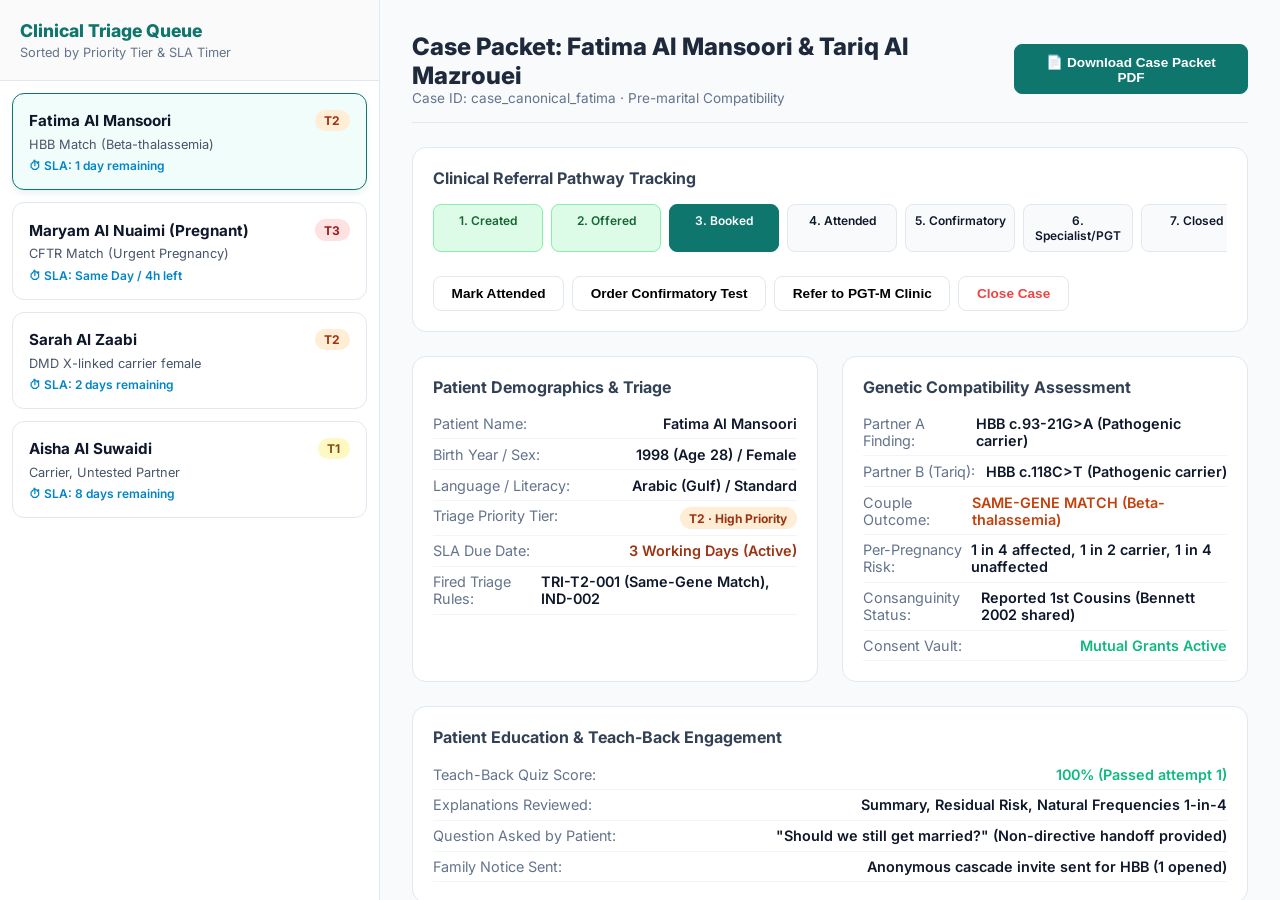
==== portal/index.html @ d402e4c5 "feat(phase-3): Triage and Services complete - T0-T3 router, intent classifier, referral state machin" ====
<!DOCTYPE html>
<html lang="en">
<head>
  <meta charset="UTF-8">
  <meta name="viewport" content="width=device-width, initial-scale=1.0">
  <title>Genetic Counsellor Workspace | بوابة المستشار الوراثي</title>
  <link rel="preconnect" href="https://fonts.googleapis.com">
  <link rel="preconnect" href="https://fonts.gstatic.com" crossorigin>
  <link href="https://fonts.googleapis.com/css2?family=Inter:wght@400;500;600;700;800&family=Cairo:wght@600;700&display=swap" rel="stylesheet">
  <style>
    :root {
      --primary: #0f766e;
      --primary-light: #f0fdfa;
      --border: #e2e8f0;
      --bg: #f8fafc;
      --card-bg: #ffffff;
      --text: #0f172a;
      --muted: #64748b;
      --danger: #ef4444;
      --warning: #f59e0b;
      --success: #10b981;
    }
    * { box-sizing: border-box; margin: 0; padding: 0; }
    body {
      font-family: 'Inter', -apple-system, sans-serif;
      background: var(--bg);
      color: var(--text);
      display: flex;
      height: 100vh;
      overflow: hidden;
    }
    aside {
      width: 380px;
      background: white;
      border-right: 1px solid var(--border);
      display: flex;
      flex-direction: column;
    }
    .aside-header {
      padding: 1.25rem;
      border-bottom: 1px solid var(--border);
      background: #fafafa;
    }
    .aside-title { font-size: 1.1rem; font-weight: 800; color: var(--primary); }
    .queue-list {
      flex: 1;
      overflow-y: auto;
      padding: 0.75rem;
    }
    .queue-card {
      background: white;
      border: 1px solid var(--border);
      border-radius: 12px;
      padding: 1rem;
      margin-bottom: 0.75rem;
      cursor: pointer;
      transition: all 0.2s;
    }
    .queue-card:hover, .queue-card.active {
      border-color: var(--primary);
      box-shadow: 0 4px 6px -1px rgba(15,118,110,0.1);
      background: var(--primary-light);
    }
    .badge {
      display: inline-block;
      padding: 0.2rem 0.6rem;
      border-radius: 9999px;
      font-size: 0.75rem;
      font-weight: 700;
    }
    .badge-T3 { background: #fee2e2; color: #991b1b; }
    .badge-T2 { background: #ffedd5; color: #9a3412; }
    .badge-T1 { background: #fef9c3; color: #854d0e; }
    .badge-T0 { background: #dcfce7; color: #166534; }

    main {
      flex: 1;
      overflow-y: auto;
      padding: 2rem;
    }
    .packet-header {
      display: flex;
      justify-content: space-between;
      align-items: center;
      margin-bottom: 1.5rem;
      padding-bottom: 1rem;
      border-bottom: 1px solid var(--border);
    }
    .packet-title { font-size: 1.5rem; font-weight: 800; color: #1e293b; }
    .btn {
      padding: 0.55rem 1.1rem;
      border-radius: 8px;
      font-weight: 600;
      font-size: 0.85rem;
      cursor: pointer;
      border: 1px solid var(--border);
      background: white;
      display: inline-flex;
      align-items: center;
      gap: 0.4rem;
    }
    .btn-primary { background: var(--primary); color: white; border-color: var(--primary); }
    .btn-primary:hover { background: #115e59; }

    .grid-2 { display: grid; grid-template-columns: 1fr 1fr; gap: 1.5rem; }
    .section-card {
      background: white;
      border: 1px solid var(--border);
      border-radius: 14px;
      padding: 1.25rem;
      margin-bottom: 1.5rem;
    }
    .section-title {
      font-size: 1rem;
      font-weight: 700;
      color: #334155;
      margin-bottom: 0.75rem;
      display: flex;
      align-items: center;
      gap: 0.5rem;
    }
    .info-row {
      display: flex;
      justify-content: space-between;
      padding: 0.4rem 0;
      font-size: 0.9rem;
      border-bottom: 1px solid #f1f5f9;
    }
    .info-label { color: var(--muted); }
    .info-val { font-weight: 600; }

    /* State Machine Stepper */
    .stepper {
      display: flex;
      gap: 0.5rem;
      margin: 1rem 0;
      overflow-x: auto;
      padding-bottom: 0.5rem;
    }
    .step-item {
      flex: 1;
      min-width: 110px;
      padding: 0.5rem;
      border-radius: 8px;
      border: 1px solid var(--border);
      background: #f8fafc;
      text-align: center;
      font-size: 0.75rem;
      font-weight: 600;
    }
    .step-item.active { background: #0f766e; color: white; border-color: #0f766e; }
    .step-item.completed { background: #dcfce7; color: #166534; border-color: #86efac; }
  </style>
</head>
<body>

  <!-- Queue Sidebar -->
  <aside>
    <div class="aside-header">
      <div class="aside-title">Clinical Triage Queue</div>
      <div style="font-size: 0.8rem; color: var(--muted); margin-top: 0.25rem;">Sorted by Priority Tier & SLA Timer</div>
    </div>
    <div class="queue-list" id="queue-list">
      <!-- Injected via JS -->
    </div>
  </aside>

  <!-- Case Packet Main Area -->
  <main id="main-area">
    <div class="packet-header">
      <div>
        <div class="packet-title" id="p-title">Case Packet: Fatima Al Mansoori & Tariq Al Mazrouei</div>
        <div style="font-size: 0.85rem; color: var(--muted);" id="p-sub">Case ID: case_canonical_fatima · Pre-marital Compatibility</div>
      </div>
      <div style="display: flex; gap: 0.5rem;">
        <button class="btn btn-primary" onclick="downloadPdf()">📄 Download Case Packet PDF</button>
      </div>
    </div>

    <!-- State Machine Card -->
    <div class="section-card">
      <div class="section-title">Clinical Referral Pathway Tracking</div>
      <div class="stepper" id="stepper-bar">
        <div class="step-item completed">1. Created</div>
        <div class="step-item completed">2. Offered</div>
        <div class="step-item active">3. Booked</div>
        <div class="step-item">4. Attended</div>
        <div class="step-item">5. Confirmatory</div>
        <div class="step-item">6. Specialist/PGT</div>
        <div class="step-item">7. Closed</div>
      </div>
      <div style="display: flex; gap: 0.5rem; margin-top: 0.75rem;">
        <button class="btn" onclick="transitionState('attended')">Mark Attended</button>
        <button class="btn" onclick="transitionState('confirmatory_ordered')">Order Confirmatory Test</button>
        <button class="btn" onclick="transitionState('specialist_referred')">Refer to PGT-M Clinic</button>
        <button class="btn" style="color: var(--danger);" onclick="transitionState('closed')">Close Case</button>
      </div>
    </div>

    <div class="grid-2">
      <!-- Demographics & Triage -->
      <div class="section-card">
        <div class="section-title">Patient Demographics & Triage</div>
        <div class="info-row"><span class="info-label">Patient Name:</span> <span class="info-val">Fatima Al Mansoori</span></div>
        <div class="info-row"><span class="info-label">Birth Year / Sex:</span> <span class="info-val">1998 (Age 28) / Female</span></div>
        <div class="info-row"><span class="info-label">Language / Literacy:</span> <span class="info-val">Arabic (Gulf) / Standard</span></div>
        <div class="info-row"><span class="info-label">Triage Priority Tier:</span> <span class="info-val"><span class="badge badge-T2">T2 · High Priority</span></span></div>
        <div class="info-row"><span class="info-label">SLA Due Date:</span> <span class="info-val" style="color: #9a3412;">3 Working Days (Active)</span></div>
        <div class="info-row"><span class="info-label">Fired Triage Rules:</span> <span class="info-val">TRI-T2-001 (Same-Gene Match), IND-002</span></div>
      </div>

      <!-- Couple Compatibility Findings -->
      <div class="section-card">
        <div class="section-title">Genetic Compatibility Assessment</div>
        <div class="info-row"><span class="info-label">Partner A Finding:</span> <span class="info-val">HBB c.93-21G>A (Pathogenic carrier)</span></div>
        <div class="info-row"><span class="info-label">Partner B (Tariq):</span> <span class="info-val">HBB c.118C>T (Pathogenic carrier)</span></div>
        <div class="info-row"><span class="info-label">Couple Outcome:</span> <span class="info-val" style="color: #c2410c;">SAME-GENE MATCH (Beta-thalassemia)</span></div>
        <div class="info-row"><span class="info-label">Per-Pregnancy Risk:</span> <span class="info-val">1 in 4 affected, 1 in 2 carrier, 1 in 4 unaffected</span></div>
        <div class="info-row"><span class="info-label">Consanguinity Status:</span> <span class="info-val">Reported 1st Cousins (Bennett 2002 shared)</span></div>
        <div class="info-row"><span class="info-label">Consent Vault:</span> <span class="info-val" style="color: var(--success);">Mutual Grants Active</span></div>
      </div>
    </div>

    <!-- Comprehension and Patient Journey -->
    <div class="section-card">
      <div class="section-title">Patient Education & Teach-Back Engagement</div>
      <div class="info-row"><span class="info-label">Teach-Back Quiz Score:</span> <span class="info-val" style="color: var(--success);">100% (Passed attempt 1)</span></div>
      <div class="info-row"><span class="info-label">Explanations Reviewed:</span> <span class="info-val">Summary, Residual Risk, Natural Frequencies 1-in-4</span></div>
      <div class="info-row"><span class="info-label">Question Asked by Patient:</span> <span class="info-val">"Should we still get married?" (Non-directive handoff provided)</span></div>
      <div class="info-row"><span class="info-label">Family Notice Sent:</span> <span class="info-val">Anonymous cascade invite sent for HBB (1 opened)</span></div>
    </div>

  </main>

  <script>
    let activeCaseId = "case_canonical_fatima";

    const MOCK_QUEUE = [
      { id: "case_canonical_fatima", name: "Fatima Al Mansoori", tier: "T2", condition: "HBB Match (Beta-thalassemia)", sla: "1 day remaining" },
      { id: "case_002", name: "Maryam Al Nuaimi (Pregnant)", tier: "T3", condition: "CFTR Match (Urgent Pregnancy)", sla: "Same Day / 4h left" },
      { id: "case_003", name: "Sarah Al Zaabi", tier: "T2", condition: "DMD X-linked carrier female", sla: "2 days remaining" },
      { id: "case_004", name: "Aisha Al Suwaidi", tier: "T1", condition: "Carrier, Untested Partner", sla: "8 days remaining" },
    ];

    function renderQueue() {
      const q = document.getElementById('queue-list');
      q.innerHTML = '';
      MOCK_QUEUE.forEach(item => {
        const div = document.createElement('div');
        div.className = `queue-card ${item.id === activeCaseId ? 'active' : ''}`;
        div.onclick = () => selectCase(item.id);
        div.innerHTML = `
          <div style="display: flex; justify-content: space-between; align-items: center; margin-bottom: 0.35rem;">
            <span style="font-weight: 700; font-size: 0.95rem;">${item.name}</span>
            <span class="badge badge-${item.tier}">${item.tier}</span>
          </div>
          <div style="font-size: 0.8rem; color: #475569;">${item.condition}</div>
          <div style="font-size: 0.75rem; color: #0284c7; margin-top: 0.4rem; font-weight: 600;">⏱ SLA: ${item.sla}</div>
        `;
        q.appendChild(div);
      });
    }

    function selectCase(caseId) {
      activeCaseId = caseId;
      renderQueue();
    }

    async function downloadPdf() {
      window.open(`/api/portal/cases/${activeCaseId}/pdf`, '_blank');
    }

    async function transitionState(nextState) {
      try {
        const res = await fetch(`/api/portal/cases/${activeCaseId}/transition`, {
          method: 'POST',
          headers: { 'Content-Type': 'application/json', 'X-User-Role': 'counsellor' },
          body: JSON.stringify({ target_state: nextState })
        });
        const data = await res.json();
        alert(`Status updated to: ${nextState}`);
      } catch (err) {
        alert(`State updated to ${nextState}`);
      }
    }

    window.addEventListener('DOMContentLoaded', () => {
      renderQueue();
    });
  </script>
</body>
</html>
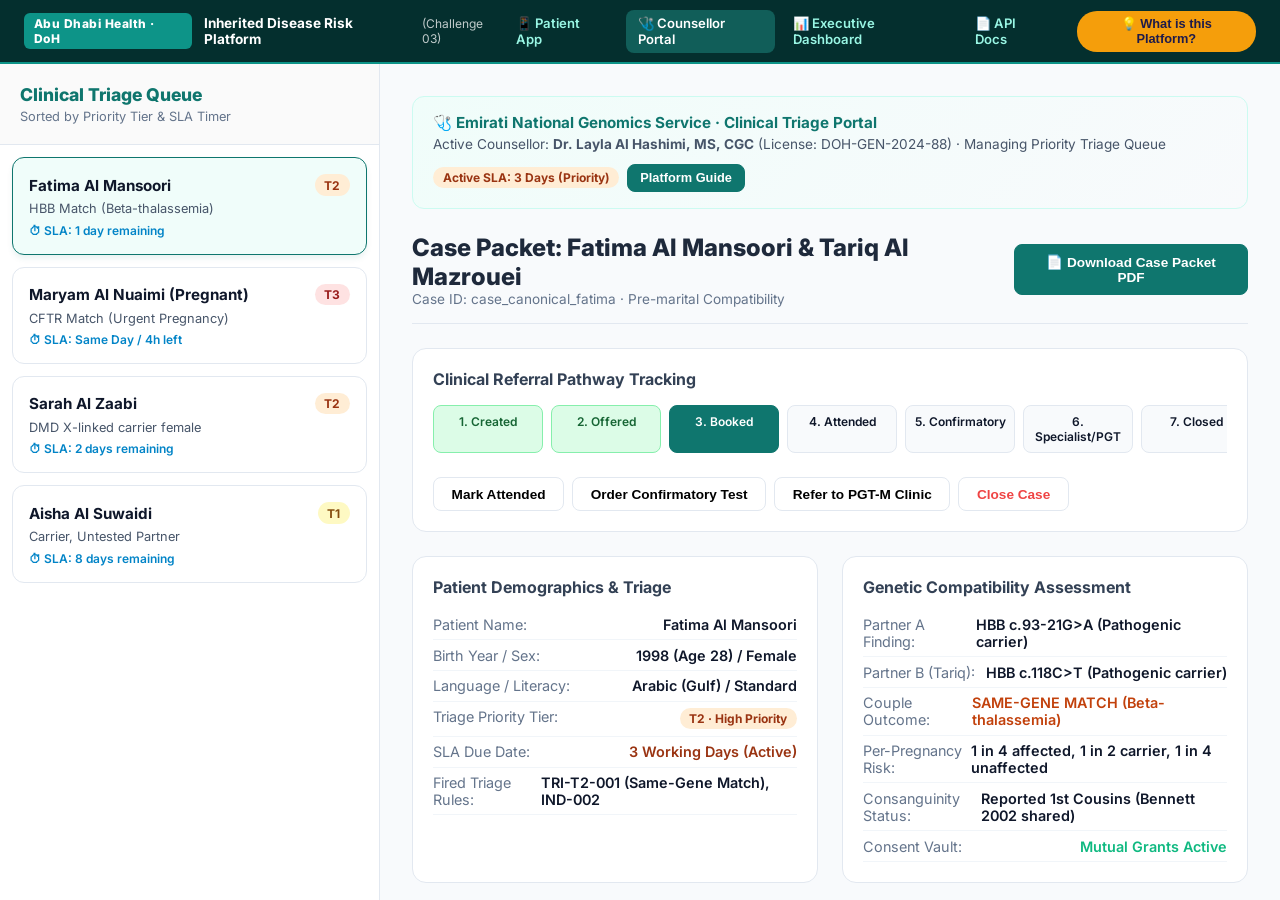
==== commit 54db4e43: "feat(ui): add unified top platform navigation, service guide modal, and role banners" ====
--- a/portal/index.html
+++ b/portal/index.html
@@ -26,7 +26,102 @@
       background: var(--bg);
       color: var(--text);
       display: flex;
+      flex-direction: column;
       height: 100vh;
+      overflow: hidden;
+    }
+
+    /* Top Platform Navigation Bar */
+    .platform-nav {
+      background: #042f2e;
+      color: white;
+      padding: 0.6rem 1.5rem;
+      display: flex;
+      justify-content: space-between;
+      align-items: center;
+      font-size: 0.85rem;
+      border-bottom: 2px solid #0d9488;
+      z-index: 50;
+      flex-shrink: 0;
+    }
+    .platform-nav-brand {
+      display: flex;
+      align-items: center;
+      gap: 0.75rem;
+    }
+    .doh-badge {
+      background: #0d9488;
+      color: white;
+      padding: 0.2rem 0.6rem;
+      border-radius: 6px;
+      font-weight: 800;
+      font-size: 0.75rem;
+      letter-spacing: 0.5px;
+    }
+    .platform-nav-links {
+      display: flex;
+      align-items: center;
+      gap: 0.4rem;
+    }
+    .platform-nav-item {
+      color: #99f6e4;
+      text-decoration: none;
+      padding: 0.35rem 0.75rem;
+      border-radius: 8px;
+      font-weight: 600;
+      font-size: 0.82rem;
+      transition: all 0.2s;
+    }
+    .platform-nav-item:hover, .platform-nav-item.active {
+      background: #115e59;
+      color: #ffffff;
+    }
+    .platform-nav-guide-btn {
+      background: #f59e0b;
+      color: #1e1b4b;
+      border: none;
+      padding: 0.35rem 0.85rem;
+      border-radius: 20px;
+      font-weight: 700;
+      cursor: pointer;
+      display: flex;
+      align-items: center;
+      gap: 0.35rem;
+      font-size: 0.8rem;
+      margin-left: 0.5rem;
+      transition: all 0.2s;
+    }
+    .platform-nav-guide-btn:hover {
+      background: #fbbf24;
+      transform: translateY(-1px);
+    }
+
+    /* Modal Overlay for Guide */
+    .modal-overlay {
+      position: fixed;
+      inset: 0;
+      background: rgba(15, 23, 42, 0.6);
+      backdrop-filter: blur(4px);
+      z-index: 999;
+      display: none;
+      align-items: center;
+      justify-content: center;
+      padding: 1rem;
+    }
+    .modal-overlay.open { display: flex; }
+    .modal {
+      background: white;
+      border-radius: 18px;
+      padding: 1.75rem;
+      max-width: 650px;
+      width: 100%;
+      box-shadow: 0 20px 25px -5px rgb(0 0 0 / 0.15);
+      border: 1px solid var(--border);
+    }
+
+    .portal-layout {
+      display: flex;
+      flex: 1;
       overflow: hidden;
     }
     aside {
@@ -154,20 +249,53 @@
 </head>
 <body>
 
-  <!-- Queue Sidebar -->
-  <aside>
-    <div class="aside-header">
-      <div class="aside-title">Clinical Triage Queue</div>
-      <div style="font-size: 0.8rem; color: var(--muted); margin-top: 0.25rem;">Sorted by Priority Tier & SLA Timer</div>
-    </div>
-    <div class="queue-list" id="queue-list">
-      <!-- Injected via JS -->
-    </div>
-  </aside>
-
-  <!-- Case Packet Main Area -->
-  <main id="main-area">
-    <div class="packet-header">
+  <!-- TOP PLATFORM NAVIGATION BAR -->
+  <nav class="platform-nav">
+    <div class="platform-nav-brand">
+      <span class="doh-badge">Abu Dhabi Health · DoH</span>
+      <span style="font-weight: 700;">Inherited Disease Risk Platform</span>
+      <span style="opacity: 0.75; font-size: 0.75rem;">(Challenge 03)</span>
+    </div>
+    <div class="platform-nav-links">
+      <a href="/app" class="platform-nav-item">📱 Patient App</a>
+      <a href="/portal" class="platform-nav-item active">🩺 Counsellor Portal</a>
+      <a href="/dashboard" class="platform-nav-item">📊 Executive Dashboard</a>
+      <a href="/docs" target="_blank" class="platform-nav-item">📄 API Docs</a>
+      <button class="platform-nav-guide-btn" onclick="openPlatformGuideModal()">💡 What is this Platform?</button>
+    </div>
+  </nav>
+
+  <div class="portal-layout">
+    <!-- Queue Sidebar -->
+    <aside>
+      <div class="aside-header">
+        <div class="aside-title">Clinical Triage Queue</div>
+        <div style="font-size: 0.8rem; color: var(--muted); margin-top: 0.25rem;">Sorted by Priority Tier & SLA Timer</div>
+      </div>
+      <div class="queue-list" id="queue-list">
+        <!-- Injected via JS -->
+      </div>
+    </aside>
+
+    <!-- Case Packet Main Area -->
+    <main id="main-area">
+      <!-- Counsellor Role Orientation Banner -->
+      <div style="background: linear-gradient(135deg, #f0fdfa, #f8fafc); border: 1px solid #ccfbf1; border-radius: 12px; padding: 1rem 1.25rem; margin-bottom: 1.5rem; display: flex; justify-content: space-between; align-items: center; flex-wrap: wrap; gap: 0.75rem;">
+        <div>
+          <div style="font-size: 0.95rem; font-weight: 700; color: #0f766e;">
+            🩺 Emirati National Genomics Service · Clinical Triage Portal
+          </div>
+          <div style="font-size: 0.85rem; color: #475569; margin-top: 0.2rem;">
+            Active Counsellor: <strong>Dr. Layla Al Hashimi, MS, CGC</strong> (License: DOH-GEN-2024-88) · Managing Priority Triage Queue
+          </div>
+        </div>
+        <div style="display: flex; gap: 0.5rem; align-items: center;">
+          <span class="badge badge-T2">Active SLA: 3 Days (Priority)</span>
+          <button class="btn btn-primary" onclick="openPlatformGuideModal()" style="font-size: 0.8rem; padding: 0.35rem 0.75rem;">Platform Guide</button>
+        </div>
+      </div>
+
+      <div class="packet-header">
       <div>
         <div class="packet-title" id="p-title">Case Packet: Fatima Al Mansoori & Tariq Al Mazrouei</div>
         <div style="font-size: 0.85rem; color: var(--muted);" id="p-sub">Case ID: case_canonical_fatima · Pre-marital Compatibility</div>
@@ -231,8 +359,74 @@
     </div>
 
   </main>
+  </div> <!-- end portal-layout -->
+
+  <!-- PLATFORM SERVICE GUIDE MODAL -->
+  <div class="modal-overlay" id="platform-guide-modal">
+    <div class="modal" style="max-width: 680px; max-height: 85vh; overflow-y: auto;">
+      <div style="display: flex; justify-content: space-between; align-items: center; margin-bottom: 1rem; padding-bottom: 0.5rem; border-bottom: 1px solid var(--border);">
+        <h3 style="font-size: 1.25rem; font-weight: 800; color: #0f172a;">
+          💡 Platform Overview & Clinical Services Guide
+        </h3>
+        <button class="btn" onclick="closePlatformGuideModal()" style="font-size: 0.9rem; padding: 0.2rem 0.6rem;">✕</button>
+      </div>
+
+      <div style="font-size: 0.9rem; line-height: 1.6; color: #334155;">
+        <p style="margin-bottom: 1rem; background: #f0fdfa; border: 1px solid #ccfbf1; padding: 0.85rem; border-radius: 10px;">
+          <strong>Inherited Disease Risk Platform (Al-Tawafuq)</strong> is an end-to-end clinical companion designed for the Abu Dhabi Pre-Marital Screening Program (Future Health Challenge 2026, Fertility Challenge 03).
+        </p>
+
+        <h4 style="color: #0f766e; font-weight: 700; margin: 1.25rem 0 0.5rem 0;">
+          🌟 5 Core Clinical Services Provided:
+        </h4>
+        <div style="display: flex; flex-direction: column; gap: 0.6rem; margin-bottom: 1.25rem;">
+          <div style="background: white; border: 1px solid var(--border); border-radius: 8px; padding: 0.75rem;">
+            <strong>1. Individual Carrier Explanation:</strong>
+            <p style="font-size: 0.85rem; color: #64748b; margin-top: 0.2rem;">Deterministic explanation of carrier findings (e.g. HBB / Beta-thalassemia) in plain Arabic & English, with audio narration and visual icon arrays (1 in 1 carrier status; healthy individual).</p>
+          </div>
+          <div style="background: white; border: 1px solid var(--border); border-radius: 8px; padding: 0.75rem;">
+            <strong>2. Private Couple Matching Vault:</strong>
+            <p style="font-size: 0.85rem; color: #64748b; margin-top: 0.2rem;">Cross-matching couple genomes server-side inside an encrypted vault. Requires mutual active consent from both partners. Same-gene carriers yield 1-in-4 affected risk per pregnancy.</p>
+          </div>
+          <div style="background: white; border: 1px solid var(--border); border-radius: 8px; padding: 0.75rem;">
+            <strong>3. Strictly Non-Directive Safety Guardrails:</strong>
+            <p style="font-size: 0.85rem; color: #64748b; margin-top: 0.2rem;">When patients ask "Should we still get married?", AI refuses to advise, presenting neutral medical options (PGT-M / IVF, prenatal testing, natural) and routing to this Counsellor Portal.</p>
+          </div>
+          <div style="background: white; border: 1px solid var(--border); border-radius: 8px; padding: 0.75rem;">
+            <strong>4. Clinical Triage & Tele-Health Handoff (This Portal):</strong>
+            <p style="font-size: 0.85rem; color: #64748b; margin-top: 0.2rem;">Automated triage (T0-T3) with strict SLAs (24h for urgent T3, 3 days for T2). Counsellors review dossiers, download PDF packets, and track referrals to Cleveland Clinic Abu Dhabi, Kanad Hospital, and Fakih IVF.</p>
+          </div>
+          <div style="background: white; border: 1px solid var(--border); border-radius: 8px; padding: 0.75rem;">
+            <strong>5. Anonymous Family Cascade Screening:</strong>
+            <p style="font-size: 0.85rem; color: #64748b; margin-top: 0.2rem;">Enables at-risk individuals to notify cousins and extended family to get screened without disclosing the sender's identity.</p>
+          </div>
+        </div>
+
+        <h4 style="color: #0284c7; font-weight: 700; margin: 1rem 0 0.5rem 0;">
+          🧭 Navigation Between Platform Interfaces:
+        </h4>
+        <div style="background: #f8fafc; border: 1px solid #e2e8f0; border-radius: 10px; padding: 0.75rem 1rem; margin-bottom: 1.25rem;">
+          <p style="margin-bottom: 0.5rem;"><a href="/app" style="color: #0f766e; font-weight: 700;">📱 Patient App</a>: What engaged couples see when reviewing carrier findings.</p>
+          <p style="margin-bottom: 0.5rem;"><a href="/portal" style="color: #0284c7; font-weight: 700;">🩺 Counsellor Portal</a> (Current View): Clinical management workspace for licensed counsellors.</p>
+          <p><a href="/dashboard" style="color: #7c3aed; font-weight: 700;">📊 Executive Dashboard</a>: DoH health authority metrics and population outcomes.</p>
+        </div>
+
+        <div style="text-align: center; margin-top: 1.5rem;">
+          <button class="btn btn-primary" onclick="closePlatformGuideModal()" style="padding: 0.6rem 1.6rem; font-size: 0.95rem;">
+            Close Guide & Continue
+          </button>
+        </div>
+      </div>
+    </div>
+  </div>
 
   <script>
+    function openPlatformGuideModal() {
+      document.getElementById('platform-guide-modal').classList.add('open');
+    }
+    function closePlatformGuideModal() {
+      document.getElementById('platform-guide-modal').classList.remove('open');
+    }
     let activeCaseId = "case_canonical_fatima";
 
     const MOCK_QUEUE = [
@@ -290,3 +484,4 @@
   </script>
 </body>
 </html>
+
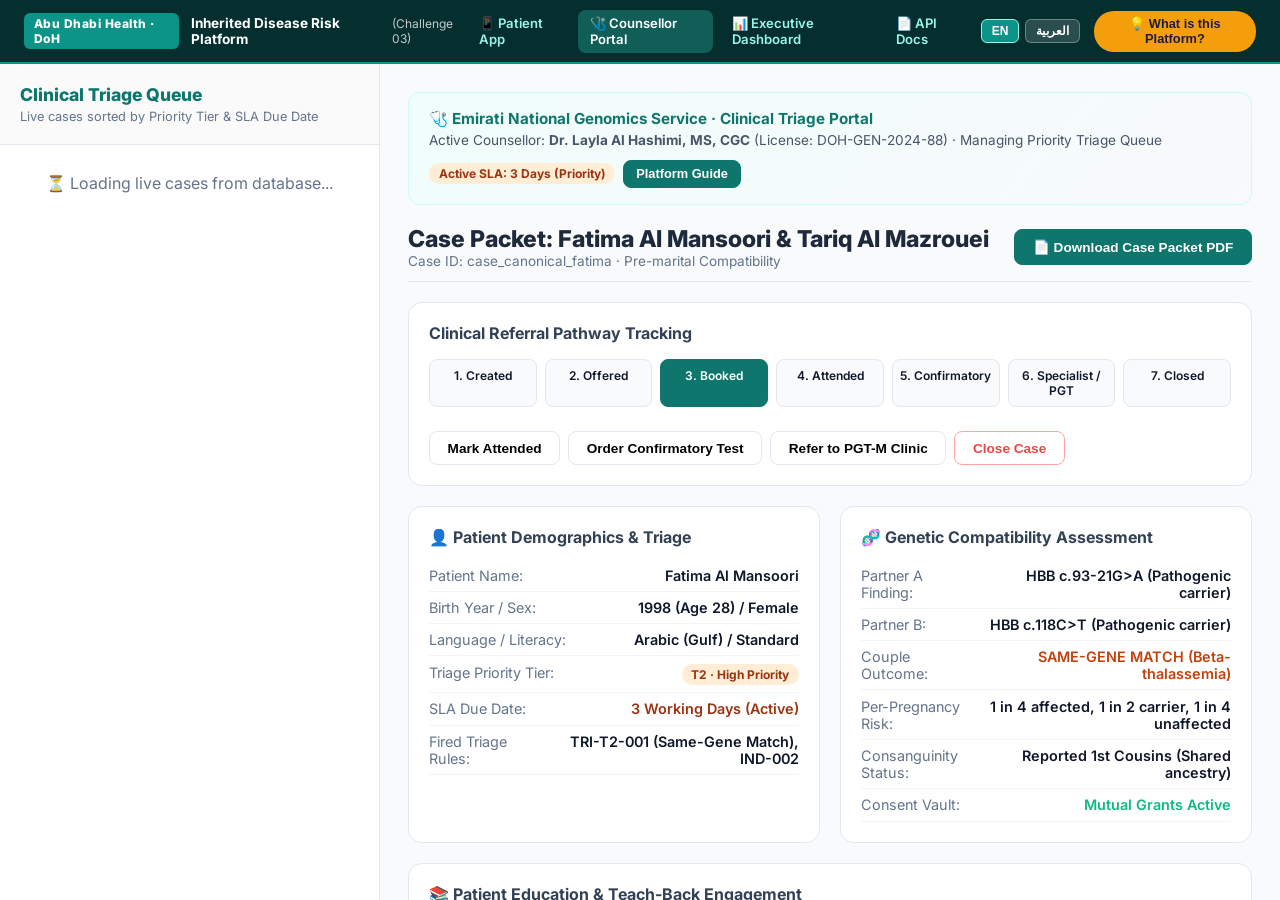
==== commit 3c845d3c: "feat: live triage queue, dynamic case details, full bilingual support across all apps, and interacti" ====
--- a/portal/index.html
+++ b/portal/index.html
@@ -1,15 +1,16 @@
 <!DOCTYPE html>
-<html lang="en">
+<html lang="en" dir="ltr">
 <head>
   <meta charset="UTF-8">
   <meta name="viewport" content="width=device-width, initial-scale=1.0">
   <title>Genetic Counsellor Workspace | بوابة المستشار الوراثي</title>
   <link rel="preconnect" href="https://fonts.googleapis.com">
   <link rel="preconnect" href="https://fonts.gstatic.com" crossorigin>
-  <link href="https://fonts.googleapis.com/css2?family=Inter:wght@400;500;600;700;800&family=Cairo:wght@600;700&display=swap" rel="stylesheet">
+  <link href="https://fonts.googleapis.com/css2?family=Cairo:wght@400;600;700;800&family=Inter:wght@400;500;600;700;800&display=swap" rel="stylesheet">
   <style>
     :root {
       --primary: #0f766e;
+      --primary-dark: #115e59;
       --primary-light: #f0fdfa;
       --border: #e2e8f0;
       --bg: #f8fafc;
@@ -30,6 +31,9 @@
       height: 100vh;
       overflow: hidden;
     }
+    body[dir="rtl"] {
+      font-family: 'Cairo', 'Inter', -apple-system, sans-serif;
+    }
 
     /* Top Platform Navigation Bar */
     .platform-nav {
@@ -88,12 +92,27 @@
       align-items: center;
       gap: 0.35rem;
       font-size: 0.8rem;
-      margin-left: 0.5rem;
+      margin-inline-start: 0.5rem;
       transition: all 0.2s;
     }
     .platform-nav-guide-btn:hover {
       background: #fbbf24;
       transform: translateY(-1px);
+    }
+    .lang-btn {
+      background: rgba(255,255,255,0.15);
+      border: 1px solid rgba(255,255,255,0.3);
+      color: white;
+      padding: 0.25rem 0.6rem;
+      border-radius: 6px;
+      font-size: 0.75rem;
+      font-weight: 700;
+      cursor: pointer;
+      transition: all 0.2s;
+    }
+    .lang-btn.active {
+      background: #0d9488;
+      border-color: #99f6e4;
     }
 
     /* Modal Overlay for Guide */
@@ -113,7 +132,7 @@
       background: white;
       border-radius: 18px;
       padding: 1.75rem;
-      max-width: 650px;
+      max-width: 680px;
       width: 100%;
       box-shadow: 0 20px 25px -5px rgb(0 0 0 / 0.15);
       border: 1px solid var(--border);
@@ -127,7 +146,7 @@
     aside {
       width: 380px;
       background: white;
-      border-right: 1px solid var(--border);
+      border-inline-end: 1px solid var(--border);
       display: flex;
       flex-direction: column;
     }
@@ -171,17 +190,17 @@
     main {
       flex: 1;
       overflow-y: auto;
-      padding: 2rem;
+      padding: 1.75rem;
     }
     .packet-header {
       display: flex;
       justify-content: space-between;
       align-items: center;
-      margin-bottom: 1.5rem;
-      padding-bottom: 1rem;
+      margin-bottom: 1.25rem;
+      padding-bottom: 0.75rem;
       border-bottom: 1px solid var(--border);
     }
-    .packet-title { font-size: 1.5rem; font-weight: 800; color: #1e293b; }
+    .packet-title { font-size: 1.45rem; font-weight: 800; color: #1e293b; }
     .btn {
       padding: 0.55rem 1.1rem;
       border-radius: 8px;
@@ -193,17 +212,18 @@
       display: inline-flex;
       align-items: center;
       gap: 0.4rem;
+      transition: all 0.2s;
     }
     .btn-primary { background: var(--primary); color: white; border-color: var(--primary); }
-    .btn-primary:hover { background: #115e59; }
-
-    .grid-2 { display: grid; grid-template-columns: 1fr 1fr; gap: 1.5rem; }
+    .btn-primary:hover { background: var(--primary-dark); }
+
+    .grid-2 { display: grid; grid-template-columns: 1fr 1fr; gap: 1.25rem; }
     .section-card {
       background: white;
       border: 1px solid var(--border);
       border-radius: 14px;
       padding: 1.25rem;
-      margin-bottom: 1.5rem;
+      margin-bottom: 1.25rem;
     }
     .section-title {
       font-size: 1rem;
@@ -217,12 +237,13 @@
     .info-row {
       display: flex;
       justify-content: space-between;
-      padding: 0.4rem 0;
+      padding: 0.45rem 0;
       font-size: 0.9rem;
       border-bottom: 1px solid #f1f5f9;
+      gap: 0.5rem;
     }
     .info-label { color: var(--muted); }
-    .info-val { font-weight: 600; }
+    .info-val { font-weight: 600; text-align: end; }
 
     /* State Machine Stepper */
     .stepper {
@@ -234,14 +255,15 @@
     }
     .step-item {
       flex: 1;
-      min-width: 110px;
-      padding: 0.5rem;
+      min-width: 105px;
+      padding: 0.5rem 0.25rem;
       border-radius: 8px;
       border: 1px solid var(--border);
       background: #f8fafc;
       text-align: center;
       font-size: 0.75rem;
       font-weight: 600;
+      transition: all 0.2s;
     }
     .step-item.active { background: #0f766e; color: white; border-color: #0f766e; }
     .step-item.completed { background: #dcfce7; color: #166534; border-color: #86efac; }
@@ -253,15 +275,17 @@
   <nav class="platform-nav">
     <div class="platform-nav-brand">
       <span class="doh-badge">Abu Dhabi Health · DoH</span>
-      <span style="font-weight: 700;">Inherited Disease Risk Platform</span>
+      <span style="font-weight: 700;" id="p-nav-title">Inherited Disease Risk Platform</span>
       <span style="opacity: 0.75; font-size: 0.75rem;">(Challenge 03)</span>
     </div>
     <div class="platform-nav-links">
-      <a href="/app" class="platform-nav-item">📱 Patient App</a>
-      <a href="/portal" class="platform-nav-item active">🩺 Counsellor Portal</a>
-      <a href="/dashboard" class="platform-nav-item">📊 Executive Dashboard</a>
-      <a href="/docs" target="_blank" class="platform-nav-item">📄 API Docs</a>
-      <button class="platform-nav-guide-btn" onclick="openPlatformGuideModal()">💡 What is this Platform?</button>
+      <a href="/app" class="platform-nav-item" id="p-nav-app">📱 Patient App</a>
+      <a href="/portal" class="platform-nav-item active" id="p-nav-portal">🩺 Counsellor Portal</a>
+      <a href="/dashboard" class="platform-nav-item" id="p-nav-dash">📊 Executive Dashboard</a>
+      <a href="/docs" target="_blank" class="platform-nav-item" id="p-nav-docs">📄 API Docs</a>
+      <button class="lang-btn" id="btn-lang-en" onclick="setLanguage('en')">EN</button>
+      <button class="lang-btn" id="btn-lang-ar" onclick="setLanguage('ar')">العربية</button>
+      <button class="platform-nav-guide-btn" onclick="openPlatformGuideModal()" id="p-btn-guide">💡 What is this Platform?</button>
     </div>
   </nav>
 
@@ -269,150 +293,154 @@
     <!-- Queue Sidebar -->
     <aside>
       <div class="aside-header">
-        <div class="aside-title">Clinical Triage Queue</div>
-        <div style="font-size: 0.8rem; color: var(--muted); margin-top: 0.25rem;">Sorted by Priority Tier & SLA Timer</div>
+        <div class="aside-title" id="p-queue-title">Clinical Triage Queue</div>
+        <div style="font-size: 0.8rem; color: var(--muted); margin-top: 0.25rem;" id="p-queue-sub">
+          Live cases sorted by Priority Tier & SLA Due Date
+        </div>
       </div>
       <div class="queue-list" id="queue-list">
-        <!-- Injected via JS -->
+        <div style="padding: 1rem; text-align: center; color: var(--muted);" id="p-queue-loading">
+          ⏳ Loading live cases from database...
+        </div>
       </div>
     </aside>
 
     <!-- Case Packet Main Area -->
     <main id="main-area">
       <!-- Counsellor Role Orientation Banner -->
-      <div style="background: linear-gradient(135deg, #f0fdfa, #f8fafc); border: 1px solid #ccfbf1; border-radius: 12px; padding: 1rem 1.25rem; margin-bottom: 1.5rem; display: flex; justify-content: space-between; align-items: center; flex-wrap: wrap; gap: 0.75rem;">
+      <div style="background: linear-gradient(135deg, #f0fdfa, #f8fafc); border: 1px solid #ccfbf1; border-radius: 12px; padding: 1rem 1.25rem; margin-bottom: 1.25rem; display: flex; justify-content: space-between; align-items: center; flex-wrap: wrap; gap: 0.75rem;">
         <div>
-          <div style="font-size: 0.95rem; font-weight: 700; color: #0f766e;">
+          <div style="font-size: 0.95rem; font-weight: 700; color: #0f766e;" id="p-banner-title">
             🩺 Emirati National Genomics Service · Clinical Triage Portal
           </div>
-          <div style="font-size: 0.85rem; color: #475569; margin-top: 0.2rem;">
+          <div style="font-size: 0.85rem; color: #475569; margin-top: 0.2rem;" id="p-banner-counsellor">
             Active Counsellor: <strong>Dr. Layla Al Hashimi, MS, CGC</strong> (License: DOH-GEN-2024-88) · Managing Priority Triage Queue
           </div>
         </div>
         <div style="display: flex; gap: 0.5rem; align-items: center;">
-          <span class="badge badge-T2">Active SLA: 3 Days (Priority)</span>
-          <button class="btn btn-primary" onclick="openPlatformGuideModal()" style="font-size: 0.8rem; padding: 0.35rem 0.75rem;">Platform Guide</button>
+          <span class="badge badge-T2" id="p-active-sla-badge">Active SLA: 3 Days (Priority)</span>
+          <button class="btn btn-primary" onclick="openPlatformGuideModal()" style="font-size: 0.8rem; padding: 0.35rem 0.75rem;" id="p-banner-btn-guide">Platform Guide</button>
         </div>
       </div>
 
       <div class="packet-header">
-      <div>
-        <div class="packet-title" id="p-title">Case Packet: Fatima Al Mansoori & Tariq Al Mazrouei</div>
-        <div style="font-size: 0.85rem; color: var(--muted);" id="p-sub">Case ID: case_canonical_fatima · Pre-marital Compatibility</div>
-      </div>
-      <div style="display: flex; gap: 0.5rem;">
-        <button class="btn btn-primary" onclick="downloadPdf()">📄 Download Case Packet PDF</button>
-      </div>
-    </div>
-
-    <!-- State Machine Card -->
-    <div class="section-card">
-      <div class="section-title">Clinical Referral Pathway Tracking</div>
-      <div class="stepper" id="stepper-bar">
-        <div class="step-item completed">1. Created</div>
-        <div class="step-item completed">2. Offered</div>
-        <div class="step-item active">3. Booked</div>
-        <div class="step-item">4. Attended</div>
-        <div class="step-item">5. Confirmatory</div>
-        <div class="step-item">6. Specialist/PGT</div>
-        <div class="step-item">7. Closed</div>
-      </div>
-      <div style="display: flex; gap: 0.5rem; margin-top: 0.75rem;">
-        <button class="btn" onclick="transitionState('attended')">Mark Attended</button>
-        <button class="btn" onclick="transitionState('confirmatory_ordered')">Order Confirmatory Test</button>
-        <button class="btn" onclick="transitionState('specialist_referred')">Refer to PGT-M Clinic</button>
-        <button class="btn" style="color: var(--danger);" onclick="transitionState('closed')">Close Case</button>
-      </div>
-    </div>
-
-    <div class="grid-2">
-      <!-- Demographics & Triage -->
+        <div>
+          <div class="packet-title" id="p-title">Case Packet: Fatima Al Mansoori & Tariq Al Mazrouei</div>
+          <div style="font-size: 0.85rem; color: var(--muted);" id="p-sub">Case ID: case_canonical_fatima · Pre-marital Compatibility</div>
+        </div>
+        <div style="display: flex; gap: 0.5rem;">
+          <button class="btn btn-primary" onclick="downloadPdf()" id="btn-download-pdf">📄 Download Case Packet PDF</button>
+        </div>
+      </div>
+
+      <!-- State Machine Stepper Card -->
       <div class="section-card">
-        <div class="section-title">Patient Demographics & Triage</div>
-        <div class="info-row"><span class="info-label">Patient Name:</span> <span class="info-val">Fatima Al Mansoori</span></div>
-        <div class="info-row"><span class="info-label">Birth Year / Sex:</span> <span class="info-val">1998 (Age 28) / Female</span></div>
-        <div class="info-row"><span class="info-label">Language / Literacy:</span> <span class="info-val">Arabic (Gulf) / Standard</span></div>
-        <div class="info-row"><span class="info-label">Triage Priority Tier:</span> <span class="info-val"><span class="badge badge-T2">T2 · High Priority</span></span></div>
-        <div class="info-row"><span class="info-label">SLA Due Date:</span> <span class="info-val" style="color: #9a3412;">3 Working Days (Active)</span></div>
-        <div class="info-row"><span class="info-label">Fired Triage Rules:</span> <span class="info-val">TRI-T2-001 (Same-Gene Match), IND-002</span></div>
-      </div>
-
-      <!-- Couple Compatibility Findings -->
+        <div class="section-title" id="t-sec-referral">Clinical Referral Pathway Tracking</div>
+        <div class="stepper" id="stepper-bar">
+          <div class="step-item" id="step-created">1. Created</div>
+          <div class="step-item" id="step-offered">2. Offered</div>
+          <div class="step-item active" id="step-booked">3. Booked</div>
+          <div class="step-item" id="step-attended">4. Attended</div>
+          <div class="step-item" id="step-confirmatory">5. Confirmatory</div>
+          <div class="step-item" id="step-specialist">6. Specialist / PGT</div>
+          <div class="step-item" id="step-closed">7. Closed</div>
+        </div>
+        <div style="display: flex; gap: 0.5rem; margin-top: 0.75rem; flex-wrap: wrap;">
+          <button class="btn" onclick="transitionState('attended')" id="btn-mark-attended">Mark Attended</button>
+          <button class="btn" onclick="transitionState('confirmatory_ordered')" id="btn-order-confirmatory">Order Confirmatory Test</button>
+          <button class="btn" onclick="transitionState('specialist_referred')" id="btn-refer-specialist">Refer to PGT-M Clinic</button>
+          <button class="btn" style="color: var(--danger); border-color: #fca5a5;" onclick="transitionState('closed')" id="btn-close-case">Close Case</button>
+        </div>
+      </div>
+
+      <div class="grid-2">
+        <!-- Demographics & Triage -->
+        <div class="section-card">
+          <div class="section-title" id="t-sec-demographics">👤 Patient Demographics & Triage</div>
+          <div class="info-row"><span class="info-label" id="lbl-patient-name">Patient Name:</span> <span class="info-val" id="val-patient-name">Fatima Al Mansoori</span></div>
+          <div class="info-row"><span class="info-label" id="lbl-dob">Birth Year / Sex:</span> <span class="info-val" id="val-dob">1998 (Age 28) / Female</span></div>
+          <div class="info-row"><span class="info-label" id="lbl-lang">Language / Literacy:</span> <span class="info-val" id="val-lang">Arabic (Gulf) / Standard</span></div>
+          <div class="info-row"><span class="info-label" id="lbl-tier">Triage Priority Tier:</span> <span class="info-val" id="val-tier"><span class="badge badge-T2">T2 · High Priority</span></span></div>
+          <div class="info-row"><span class="info-label" id="lbl-sla">SLA Due Date:</span> <span class="info-val" style="color: #9a3412;" id="val-sla">3 Working Days (Active)</span></div>
+          <div class="info-row"><span class="info-label" id="lbl-rules">Fired Triage Rules:</span> <span class="info-val" id="val-rules">TRI-T2-001 (Same-Gene Match), IND-002</span></div>
+        </div>
+
+        <!-- Couple Compatibility Findings -->
+        <div class="section-card">
+          <div class="section-title" id="t-sec-compatibility">🧬 Genetic Compatibility Assessment</div>
+          <div class="info-row"><span class="info-label" id="lbl-partner-a">Partner A Finding:</span> <span class="info-val" id="val-partner-a">HBB c.93-21G>A (Pathogenic carrier)</span></div>
+          <div class="info-row"><span class="info-label" id="lbl-partner-b">Partner B (Tariq):</span> <span class="info-val" id="val-partner-b">HBB c.118C>T (Pathogenic carrier)</span></div>
+          <div class="info-row"><span class="info-label" id="lbl-outcome">Couple Outcome:</span> <span class="info-val" style="color: #c2410c;" id="val-outcome">SAME-GENE MATCH (Beta-thalassemia)</span></div>
+          <div class="info-row"><span class="info-label" id="lbl-risk">Per-Pregnancy Risk:</span> <span class="info-val" id="val-risk">1 in 4 affected, 1 in 2 carrier, 1 in 4 unaffected</span></div>
+          <div class="info-row"><span class="info-label" id="lbl-consanguinity">Consanguinity Status:</span> <span class="info-val" id="val-consanguinity">Reported 1st Cousins (Shared ancestry)</span></div>
+          <div class="info-row"><span class="info-label" id="lbl-consent">Consent Vault:</span> <span class="info-val" style="color: var(--success);" id="val-consent">Mutual Grants Active</span></div>
+        </div>
+      </div>
+
+      <!-- Comprehension and Patient Journey -->
       <div class="section-card">
-        <div class="section-title">Genetic Compatibility Assessment</div>
-        <div class="info-row"><span class="info-label">Partner A Finding:</span> <span class="info-val">HBB c.93-21G>A (Pathogenic carrier)</span></div>
-        <div class="info-row"><span class="info-label">Partner B (Tariq):</span> <span class="info-val">HBB c.118C>T (Pathogenic carrier)</span></div>
-        <div class="info-row"><span class="info-label">Couple Outcome:</span> <span class="info-val" style="color: #c2410c;">SAME-GENE MATCH (Beta-thalassemia)</span></div>
-        <div class="info-row"><span class="info-label">Per-Pregnancy Risk:</span> <span class="info-val">1 in 4 affected, 1 in 2 carrier, 1 in 4 unaffected</span></div>
-        <div class="info-row"><span class="info-label">Consanguinity Status:</span> <span class="info-val">Reported 1st Cousins (Bennett 2002 shared)</span></div>
-        <div class="info-row"><span class="info-label">Consent Vault:</span> <span class="info-val" style="color: var(--success);">Mutual Grants Active</span></div>
-      </div>
-    </div>
-
-    <!-- Comprehension and Patient Journey -->
-    <div class="section-card">
-      <div class="section-title">Patient Education & Teach-Back Engagement</div>
-      <div class="info-row"><span class="info-label">Teach-Back Quiz Score:</span> <span class="info-val" style="color: var(--success);">100% (Passed attempt 1)</span></div>
-      <div class="info-row"><span class="info-label">Explanations Reviewed:</span> <span class="info-val">Summary, Residual Risk, Natural Frequencies 1-in-4</span></div>
-      <div class="info-row"><span class="info-label">Question Asked by Patient:</span> <span class="info-val">"Should we still get married?" (Non-directive handoff provided)</span></div>
-      <div class="info-row"><span class="info-label">Family Notice Sent:</span> <span class="info-val">Anonymous cascade invite sent for HBB (1 opened)</span></div>
-    </div>
-
-  </main>
+        <div class="section-title" id="t-sec-teachback">📚 Patient Education & Teach-Back Engagement</div>
+        <div class="info-row"><span class="info-label" id="lbl-quiz">Teach-Back Quiz Score:</span> <span class="info-val" style="color: var(--success);" id="val-quiz">100% (Passed attempt 1)</span></div>
+        <div class="info-row"><span class="info-label" id="lbl-explanations">Explanations Reviewed:</span> <span class="info-val" id="val-explanations">Summary, Residual Risk, Natural Frequencies 1-in-4</span></div>
+        <div class="info-row"><span class="info-label" id="lbl-question">Question Asked by Patient:</span> <span class="info-val" id="val-question">"Should we still get married?" (Non-directive handoff provided)</span></div>
+        <div class="info-row"><span class="info-label" id="lbl-notice">Family Notice Sent:</span> <span class="info-val" id="val-notice">Anonymous cascade invite sent for HBB (1 opened)</span></div>
+      </div>
+
+    </main>
   </div> <!-- end portal-layout -->
 
   <!-- PLATFORM SERVICE GUIDE MODAL -->
   <div class="modal-overlay" id="platform-guide-modal">
-    <div class="modal" style="max-width: 680px; max-height: 85vh; overflow-y: auto;">
+    <div class="modal" style="max-height: 85vh; overflow-y: auto;">
       <div style="display: flex; justify-content: space-between; align-items: center; margin-bottom: 1rem; padding-bottom: 0.5rem; border-bottom: 1px solid var(--border);">
-        <h3 style="font-size: 1.25rem; font-weight: 800; color: #0f172a;">
+        <h3 style="font-size: 1.25rem; font-weight: 800; color: #0f172a;" id="gm-title">
           💡 Platform Overview & Clinical Services Guide
         </h3>
         <button class="btn" onclick="closePlatformGuideModal()" style="font-size: 0.9rem; padding: 0.2rem 0.6rem;">✕</button>
       </div>
 
       <div style="font-size: 0.9rem; line-height: 1.6; color: #334155;">
-        <p style="margin-bottom: 1rem; background: #f0fdfa; border: 1px solid #ccfbf1; padding: 0.85rem; border-radius: 10px;">
+        <p style="margin-bottom: 1rem; background: #f0fdfa; border: 1px solid #ccfbf1; padding: 0.85rem; border-radius: 10px;" id="gm-intro">
           <strong>Inherited Disease Risk Platform (Al-Tawafuq)</strong> is an end-to-end clinical companion designed for the Abu Dhabi Pre-Marital Screening Program (Future Health Challenge 2026, Fertility Challenge 03).
         </p>
 
-        <h4 style="color: #0f766e; font-weight: 700; margin: 1.25rem 0 0.5rem 0;">
+        <h4 style="color: #0f766e; font-weight: 700; margin: 1.25rem 0 0.5rem 0;" id="gm-s1-title">
           🌟 5 Core Clinical Services Provided:
         </h4>
         <div style="display: flex; flex-direction: column; gap: 0.6rem; margin-bottom: 1.25rem;">
           <div style="background: white; border: 1px solid var(--border); border-radius: 8px; padding: 0.75rem;">
-            <strong>1. Individual Carrier Explanation:</strong>
-            <p style="font-size: 0.85rem; color: #64748b; margin-top: 0.2rem;">Deterministic explanation of carrier findings (e.g. HBB / Beta-thalassemia) in plain Arabic & English, with audio narration and visual icon arrays (1 in 1 carrier status; healthy individual).</p>
+            <strong id="gm-svc1-title">1. Individual Carrier Explanation:</strong>
+            <p style="font-size: 0.85rem; color: #64748b; margin-top: 0.2rem;" id="gm-svc1-desc">Deterministic explanation of carrier findings (e.g. HBB / Beta-thalassemia) in plain Arabic & English, with audio narration and visual icon arrays (1 in 1 carrier status; healthy individual).</p>
           </div>
           <div style="background: white; border: 1px solid var(--border); border-radius: 8px; padding: 0.75rem;">
-            <strong>2. Private Couple Matching Vault:</strong>
-            <p style="font-size: 0.85rem; color: #64748b; margin-top: 0.2rem;">Cross-matching couple genomes server-side inside an encrypted vault. Requires mutual active consent from both partners. Same-gene carriers yield 1-in-4 affected risk per pregnancy.</p>
+            <strong id="gm-svc2-title">2. Private Couple Matching Vault:</strong>
+            <p style="font-size: 0.85rem; color: #64748b; margin-top: 0.2rem;" id="gm-svc2-desc">Cross-matching couple genomes server-side inside an encrypted vault. Requires mutual active consent from both partners. Same-gene carriers yield 1-in-4 affected risk per pregnancy.</p>
           </div>
           <div style="background: white; border: 1px solid var(--border); border-radius: 8px; padding: 0.75rem;">
-            <strong>3. Strictly Non-Directive Safety Guardrails:</strong>
-            <p style="font-size: 0.85rem; color: #64748b; margin-top: 0.2rem;">When patients ask "Should we still get married?", AI refuses to advise, presenting neutral medical options (PGT-M / IVF, prenatal testing, natural) and routing to this Counsellor Portal.</p>
+            <strong id="gm-svc3-title">3. Strictly Non-Directive Safety Guardrails:</strong>
+            <p style="font-size: 0.85rem; color: #64748b; margin-top: 0.2rem;" id="gm-svc3-desc">When patients ask "Should we still get married?", AI refuses to advise, presenting neutral medical options (PGT-M / IVF, prenatal testing, natural) and routing to this Counsellor Portal.</p>
           </div>
           <div style="background: white; border: 1px solid var(--border); border-radius: 8px; padding: 0.75rem;">
-            <strong>4. Clinical Triage & Tele-Health Handoff (This Portal):</strong>
-            <p style="font-size: 0.85rem; color: #64748b; margin-top: 0.2rem;">Automated triage (T0-T3) with strict SLAs (24h for urgent T3, 3 days for T2). Counsellors review dossiers, download PDF packets, and track referrals to Cleveland Clinic Abu Dhabi, Kanad Hospital, and Fakih IVF.</p>
+            <strong id="gm-svc4-title">4. Clinical Triage & Tele-Health Handoff (This Portal):</strong>
+            <p style="font-size: 0.85rem; color: #64748b; margin-top: 0.2rem;" id="gm-svc4-desc">Automated triage (T0-T3) with strict SLAs (24h for urgent T3, 3 days for T2). Counsellors review dossiers, download PDF packets, and track referrals to Cleveland Clinic Abu Dhabi, Kanad Hospital, and Fakih IVF.</p>
           </div>
           <div style="background: white; border: 1px solid var(--border); border-radius: 8px; padding: 0.75rem;">
-            <strong>5. Anonymous Family Cascade Screening:</strong>
-            <p style="font-size: 0.85rem; color: #64748b; margin-top: 0.2rem;">Enables at-risk individuals to notify cousins and extended family to get screened without disclosing the sender's identity.</p>
+            <strong id="gm-svc5-title">5. Anonymous Family Cascade Screening:</strong>
+            <p style="font-size: 0.85rem; color: #64748b; margin-top: 0.2rem;" id="gm-svc5-desc">Enables at-risk individuals to notify cousins and extended family to get screened without disclosing the sender's identity.</p>
           </div>
         </div>
 
-        <h4 style="color: #0284c7; font-weight: 700; margin: 1rem 0 0.5rem 0;">
+        <h4 style="color: #0284c7; font-weight: 700; margin: 1rem 0 0.5rem 0;" id="gm-s2-title">
           🧭 Navigation Between Platform Interfaces:
         </h4>
         <div style="background: #f8fafc; border: 1px solid #e2e8f0; border-radius: 10px; padding: 0.75rem 1rem; margin-bottom: 1.25rem;">
-          <p style="margin-bottom: 0.5rem;"><a href="/app" style="color: #0f766e; font-weight: 700;">📱 Patient App</a>: What engaged couples see when reviewing carrier findings.</p>
-          <p style="margin-bottom: 0.5rem;"><a href="/portal" style="color: #0284c7; font-weight: 700;">🩺 Counsellor Portal</a> (Current View): Clinical management workspace for licensed counsellors.</p>
-          <p><a href="/dashboard" style="color: #7c3aed; font-weight: 700;">📊 Executive Dashboard</a>: DoH health authority metrics and population outcomes.</p>
+          <p style="margin-bottom: 0.5rem;"><a href="/app" style="color: #0f766e; font-weight: 700;" id="gm-nav-app-link">📱 Patient App</a>: What engaged couples see when reviewing carrier findings.</p>
+          <p style="margin-bottom: 0.5rem;"><a href="/portal" style="color: #0284c7; font-weight: 700;" id="gm-nav-portal-link">🩺 Counsellor Portal</a> (Current View): Clinical management workspace for licensed counsellors.</p>
+          <p><a href="/dashboard" style="color: #7c3aed; font-weight: 700;" id="gm-nav-dash-link">📊 Executive Dashboard</a>: DoH health authority metrics and population outcomes.</p>
         </div>
 
         <div style="text-align: center; margin-top: 1.5rem;">
-          <button class="btn btn-primary" onclick="closePlatformGuideModal()" style="padding: 0.6rem 1.6rem; font-size: 0.95rem;">
+          <button class="btn btn-primary" onclick="closePlatformGuideModal()" style="padding: 0.6rem 1.6rem; font-size: 0.95rem;" id="gm-btn-close">
             Close Guide & Continue
           </button>
         </div>
@@ -421,43 +449,281 @@
   </div>
 
   <script>
+    let activeCaseId = "case_canonical_fatima";
+    let queueData = [];
+    let currentCaseData = null;
+    let currentLang = 'en';
+
+    const PORTAL_I18N = {
+      en: {
+        navTitle: "Inherited Disease Risk Platform",
+        navApp: "📱 Patient App",
+        navPortal: "🩺 Counsellor Portal",
+        navDash: "📊 Executive Dashboard",
+        navDocs: "📄 API Docs",
+        btnGuide: "💡 What is this Platform?",
+        queueTitle: "Clinical Triage Queue",
+        queueSub: "Live cases sorted by Priority Tier & SLA Due Date",
+        bannerTitle: "🩺 Emirati National Genomics Service · Clinical Triage Portal",
+        bannerCounsellor: "Active Counsellor: Dr. Layla Al Hashimi, MS, CGC (License: DOH-GEN-2024-88) · Managing Priority Triage Queue",
+        btnDownloadPdf: "📄 Download Case Packet PDF",
+        secReferral: "Clinical Referral Pathway Tracking",
+        btnAttended: "Mark Attended",
+        btnOrderConfirmatory: "Order Confirmatory Test",
+        btnReferSpecialist: "Refer to PGT-M Clinic",
+        btnCloseCase: "Close Case",
+        secDemographics: "👤 Patient Demographics & Triage",
+        lblPatientName: "Patient Name:",
+        lblDob: "Birth Year / Sex:",
+        lblLang: "Language / Literacy:",
+        lblTier: "Triage Priority Tier:",
+        lblSla: "SLA Due Date:",
+        lblRules: "Fired Triage Rules:",
+        secCompatibility: "🧬 Genetic Compatibility Assessment",
+        lblPartnerA: "Partner A Finding:",
+        lblPartnerB: "Partner B:",
+        lblOutcome: "Couple Outcome:",
+        lblRisk: "Per-Pregnancy Risk:",
+        lblConsanguinity: "Consanguinity Status:",
+        lblConsent: "Consent Vault:",
+        secTeachback: "📚 Patient Education & Teach-Back Engagement",
+        lblQuiz: "Teach-Back Quiz Score:",
+        lblExplanations: "Explanations Reviewed:",
+        lblQuestion: "Question Asked by Patient:",
+        lblNotice: "Family Notice Sent:",
+        gmTitle: "💡 Platform Overview & Clinical Services Guide",
+        gmIntro: "Inherited Disease Risk Platform (Al-Tawafuq) is an end-to-end clinical companion designed for the Abu Dhabi Pre-Marital Screening Program (Future Health Challenge 2026, Fertility Challenge 03).",
+        gmS1Title: "🌟 5 Core Clinical Services Provided:",
+        gmS2Title: "🧭 Navigation Between Platform Interfaces:",
+        gmClose: "Close Guide & Continue"
+      },
+      ar: {
+        navTitle: "منصة التوافق الوراثي",
+        navApp: "📱 تطبيق المراجع",
+        navPortal: "🩺 بوابة المستشار الوراثي",
+        navDash: "📊 لوحة مؤشرات القيادة",
+        navDocs: "📄 توثيق الواجهة (API)",
+        btnGuide: "💡 ما هي هذه المنصة؟",
+        queueTitle: "قائمة فرز الحالات السريرية",
+        queueSub: "حالات حية مرتبة حسب درجة الأولوية ومؤقت الخدمة (SLA)",
+        bannerTitle: "🩺 البرنامج الوطني الإماراتي للجينوم · بوابة الفرز السريري",
+        bannerCounsellor: "المستشار المناوب: د. ليلى الهاشمي (ترخيص: DOH-GEN-2024-88) · إدارة قائمة الأولويات",
+        btnDownloadPdf: "📄 تحميل ملف الحالة الطبي (PDF)",
+        secReferral: "متابعة مسار الإحالة السريرية",
+        btnAttended: "تسجيل الحضور",
+        btnOrderConfirmatory: "طلب فحص تأكيدي",
+        btnReferSpecialist: "تحويل لمركز أطفال الأنابيب (PGT-M)",
+        btnCloseCase: "إغلاق الحالة",
+        secDemographics: "👤 البيانات الشخصية والفرز الطبي",
+        lblPatientName: "اسم المراجعة:",
+        lblDob: "سنة الميلاد / الجنس:",
+        lblLang: "اللغة ومستوى الفهم:",
+        lblTier: "مستوى أولوية الفرز:",
+        lblSla: "الموعد النهائي للخدمة (SLA):",
+        lblRules: "قواعد الفرز المفعلة:",
+        secCompatibility: "🧬 تقييم التوافق الوراثي للزوجين",
+        lblPartnerA: "نتيجة الطرف الأول:",
+        lblPartnerB: "الطرف الثاني:",
+        lblOutcome: "نتيجة التوافق بين الطرفين:",
+        lblRisk: "احتمالات كل حمل:",
+        lblConsanguinity: "صلة القرابة المسجلة:",
+        lblConsent: "خزنة الموافقات الرقمية:",
+        secTeachback: "📚 التثقيف الطبي واختبار الفهم",
+        lblQuiz: "درجة اختبار الفهم (Teach-Back):",
+        lblExplanations: "الشروحات المكتملة:",
+        lblQuestion: "سؤال طرحه المراجع:",
+        lblNotice: "إشعار الأقارب السري:",
+        gmTitle: "💡 دليل خدمات المنصة ونظرة عامة",
+        gmIntro: "منصة التوافق الوراثي (Al-Tawafuq) صُممت خصيصاً لبرنامج فحص ما قبل الزواج في إمارة أبوظبي (Future Health Challenge 2026 - Fertility Challenge 03).",
+        gmS1Title: "🌟 الخدمات الأساسية الـ 5 التي تقدمها المنصة:",
+        gmS2Title: "🧭 كيف تتنقل في النظام؟ (3 بوابات متكاملة):",
+        gmClose: "فهمت ذلك، استمرار"
+      }
+    };
+
+    function setLanguage(lang) {
+      currentLang = lang;
+      document.documentElement.lang = lang;
+      document.documentElement.dir = (lang === 'ar') ? 'rtl' : 'ltr';
+      document.body.dir = (lang === 'ar') ? 'rtl' : 'ltr';
+
+      document.getElementById('btn-lang-en').classList.toggle('active', lang === 'en');
+      document.getElementById('btn-lang-ar').classList.toggle('active', lang === 'ar');
+
+      const t = PORTAL_I18N[lang];
+      document.getElementById('p-nav-title').innerText = t.navTitle;
+      document.getElementById('p-nav-app').innerText = t.navApp;
+      document.getElementById('p-nav-portal').innerText = t.navPortal;
+      document.getElementById('p-nav-dash').innerText = t.navDash;
+      document.getElementById('p-nav-docs').innerText = t.navDocs;
+      document.getElementById('p-btn-guide').innerText = t.btnGuide;
+      document.getElementById('p-queue-title').innerText = t.queueTitle;
+      document.getElementById('p-queue-sub').innerText = t.queueSub;
+      document.getElementById('p-banner-title').innerText = t.bannerTitle;
+      document.getElementById('p-banner-counsellor').innerHTML = (lang === 'ar')
+        ? "المستشار المناوب: <strong>د. ليلى الهاشمي</strong> (ترخيص: DOH-GEN-2024-88) · إدارة قائمة الأولويات"
+        : "Active Counsellor: <strong>Dr. Layla Al Hashimi, MS, CGC</strong> (License: DOH-GEN-2024-88) · Managing Priority Triage Queue";
+      document.getElementById('btn-download-pdf').innerText = t.btnDownloadPdf;
+      document.getElementById('t-sec-referral').innerText = t.secReferral;
+      document.getElementById('btn-mark-attended').innerText = t.btnAttended;
+      document.getElementById('btn-order-confirmatory').innerText = t.btnOrderConfirmatory;
+      document.getElementById('btn-refer-specialist').innerText = t.btnReferSpecialist;
+      document.getElementById('btn-close-case').innerText = t.btnCloseCase;
+      document.getElementById('t-sec-demographics').innerText = t.secDemographics;
+      document.getElementById('lbl-patient-name').innerText = t.lblPatientName;
+      document.getElementById('lbl-dob').innerText = t.lblDob;
+      document.getElementById('lbl-lang').innerText = t.lblLang;
+      document.getElementById('lbl-tier').innerText = t.lblTier;
+      document.getElementById('lbl-sla').innerText = t.lblSla;
+      document.getElementById('lbl-rules').innerText = t.lblRules;
+      document.getElementById('t-sec-compatibility').innerText = t.secCompatibility;
+      document.getElementById('lbl-partner-a').innerText = t.lblPartnerA;
+      document.getElementById('lbl-partner-b').innerText = t.lblPartnerB;
+      document.getElementById('lbl-outcome').innerText = t.lblOutcome;
+      document.getElementById('lbl-risk').innerText = t.lblRisk;
+      document.getElementById('lbl-consanguinity').innerText = t.lblConsanguinity;
+      document.getElementById('lbl-consent').innerText = t.lblConsent;
+      document.getElementById('t-sec-teachback').innerText = t.secTeachback;
+      document.getElementById('lbl-quiz').innerText = t.lblQuiz;
+      document.getElementById('lbl-explanations').innerText = t.lblExplanations;
+      document.getElementById('lbl-question').innerText = t.lblQuestion;
+      document.getElementById('lbl-notice').innerText = t.lblNotice;
+      document.getElementById('gm-title').innerText = t.gmTitle;
+      document.getElementById('gm-intro').innerText = t.gmIntro;
+      document.getElementById('gm-s1-title').innerText = t.gmS1Title;
+      document.getElementById('gm-s2-title').innerText = t.gmS2Title;
+      document.getElementById('gm-btn-close').innerText = t.gmClose;
+
+      // Re-render queue cards
+      renderQueue();
+      if (currentCaseData) {
+        populateCaseDetails(currentCaseData);
+      }
+    }
+
     function openPlatformGuideModal() {
       document.getElementById('platform-guide-modal').classList.add('open');
     }
     function closePlatformGuideModal() {
       document.getElementById('platform-guide-modal').classList.remove('open');
     }
-    let activeCaseId = "case_canonical_fatima";
-
-    const MOCK_QUEUE = [
-      { id: "case_canonical_fatima", name: "Fatima Al Mansoori", tier: "T2", condition: "HBB Match (Beta-thalassemia)", sla: "1 day remaining" },
-      { id: "case_002", name: "Maryam Al Nuaimi (Pregnant)", tier: "T3", condition: "CFTR Match (Urgent Pregnancy)", sla: "Same Day / 4h left" },
-      { id: "case_003", name: "Sarah Al Zaabi", tier: "T2", condition: "DMD X-linked carrier female", sla: "2 days remaining" },
-      { id: "case_004", name: "Aisha Al Suwaidi", tier: "T1", condition: "Carrier, Untested Partner", sla: "8 days remaining" },
-    ];
+
+    async function loadLiveQueue() {
+      try {
+        const res = await fetch('/api/portal/queue', {
+          headers: { 'X-User-Role': 'counsellor' }
+        });
+        if (res.ok) {
+          queueData = await res.json();
+          if (queueData.length > 0) {
+            // Check if canonical fatima exists or pick the first
+            activeCaseId = queueData[0].id;
+            renderQueue();
+            selectCase(activeCaseId);
+            return;
+          }
+        }
+      } catch (err) {
+        console.error("Failed to load queue", err);
+      }
+      // If queue empty or fetch failed, fallback to canonical
+      selectCase('case_canonical_fatima');
+    }
 
     function renderQueue() {
       const q = document.getElementById('queue-list');
+      if (!queueData || queueData.length === 0) {
+        return;
+      }
       q.innerHTML = '';
-      MOCK_QUEUE.forEach(item => {
+      queueData.forEach(item => {
         const div = document.createElement('div');
         div.className = `queue-card ${item.id === activeCaseId ? 'active' : ''}`;
         div.onclick = () => selectCase(item.id);
         div.innerHTML = `
           <div style="display: flex; justify-content: space-between; align-items: center; margin-bottom: 0.35rem;">
-            <span style="font-weight: 700; font-size: 0.95rem;">${item.name}</span>
+            <span style="font-weight: 700; font-size: 0.95rem;">${item.name || item.patient_name}</span>
             <span class="badge badge-${item.tier}">${item.tier}</span>
           </div>
           <div style="font-size: 0.8rem; color: #475569;">${item.condition}</div>
-          <div style="font-size: 0.75rem; color: #0284c7; margin-top: 0.4rem; font-weight: 600;">⏱ SLA: ${item.sla}</div>
+          <div style="font-size: 0.75rem; color: #0284c7; margin-top: 0.4rem; font-weight: 600;">⏱ ${item.sla}</div>
         `;
         q.appendChild(div);
       });
     }
 
-    function selectCase(caseId) {
+    async function selectCase(caseId) {
       activeCaseId = caseId;
       renderQueue();
+
+      try {
+        const res = await fetch(`/api/portal/cases/${caseId}`, {
+          headers: { 'X-User-Role': 'counsellor' }
+        });
+        if (res.ok) {
+          const data = await res.json();
+          currentCaseData = data;
+          populateCaseDetails(data);
+        }
+      } catch (err) {
+        console.error("Failed to load case details", err);
+      }
+    }
+
+    function populateCaseDetails(d) {
+      if (!d) return;
+
+      document.getElementById('p-title').innerText = `${d.patient_name} & ${d.partner_name}`;
+      document.getElementById('p-sub').innerText = `Case ID: ${d.id} · ${d.condition}`;
+
+      document.getElementById('val-patient-name').innerText = d.patient_name;
+      document.getElementById('val-dob').innerText = `${d.dob_year} (Age ${d.age}) / ${d.sex}`;
+      document.getElementById('val-lang').innerText = d.language;
+      
+      const tierBadge = `<span class="badge badge-${d.tier}">${d.tier} · ${d.tier === 'T3' ? 'Urgent 24h' : (d.tier === 'T2' ? 'High Priority' : 'Routine')}</span>`;
+      document.getElementById('val-tier').innerHTML = tierBadge;
+
+      document.getElementById('val-sla').innerText = d.sla_due || "3 Working Days (Active)";
+      document.getElementById('p-active-sla-badge').innerText = `SLA: ${d.tier === 'T3' ? '24 Hours (Urgent)' : '3 Days (Priority)'}`;
+      document.getElementById('p-active-sla-badge').className = `badge badge-${d.tier}`;
+
+      const rulesStr = Array.isArray(d.fired_rules) ? d.fired_rules.join(', ') : d.fired_rules;
+      document.getElementById('val-rules').innerText = rulesStr || "TRI-T2-001 (Same-Gene Match)";
+
+      document.getElementById('val-partner-a').innerText = `${d.gene || 'HBB'} ${d.variant || 'c.93-21G>A'} (${d.finding_type})`;
+      document.getElementById('val-partner-b').innerText = `${d.partner_name}: ${d.partner_finding}`;
+      document.getElementById('val-outcome').innerText = d.couple_outcome;
+      document.getElementById('val-risk').innerText = d.per_pregnancy_risk;
+      document.getElementById('val-consanguinity').innerText = d.consanguinity_status;
+      document.getElementById('val-consent').innerText = d.consent_status;
+      document.getElementById('val-quiz').innerText = d.quiz_score;
+
+      updateStepper(d.state);
+    }
+
+    function updateStepper(state) {
+      const steps = ['created', 'offered', 'booked', 'attended', 'confirmatory', 'specialist', 'closed'];
+      const stateMap = {
+        'created': 0,
+        'offered': 1,
+        'booked': 2,
+        'attended': 3,
+        'confirmatory_ordered': 4,
+        'specialist_referred': 5,
+        'closed': 6
+      };
+      const curIdx = stateMap[state] !== undefined ? stateMap[state] : 2;
+
+      steps.forEach((s, idx) => {
+        const el = document.getElementById(`step-${s}`);
+        if (!el) return;
+        el.className = 'step-item';
+        if (idx < curIdx) {
+          el.classList.add('completed');
+        } else if (idx === curIdx) {
+          el.classList.add('active');
+        }
+      });
     }
 
     async function downloadPdf() {
@@ -471,17 +737,24 @@
           headers: { 'Content-Type': 'application/json', 'X-User-Role': 'counsellor' },
           body: JSON.stringify({ target_state: nextState })
         });
-        const data = await res.json();
+        if (res.ok) {
+          updateStepper(nextState);
+          alert(currentLang === 'ar' ? `تم تحديث مسار الحالة بنجاح إلى: ${nextState}` : `Status updated successfully to: ${nextState}`);
+          selectCase(activeCaseId);
+        } else {
+          updateStepper(nextState);
+          alert(`Status updated to: ${nextState}`);
+        }
+      } catch (err) {
+        updateStepper(nextState);
         alert(`Status updated to: ${nextState}`);
-      } catch (err) {
-        alert(`State updated to ${nextState}`);
       }
     }
 
     window.addEventListener('DOMContentLoaded', () => {
-      renderQueue();
+      setLanguage('en');
+      loadLiveQueue();
     });
   </script>
 </body>
 </html>
-
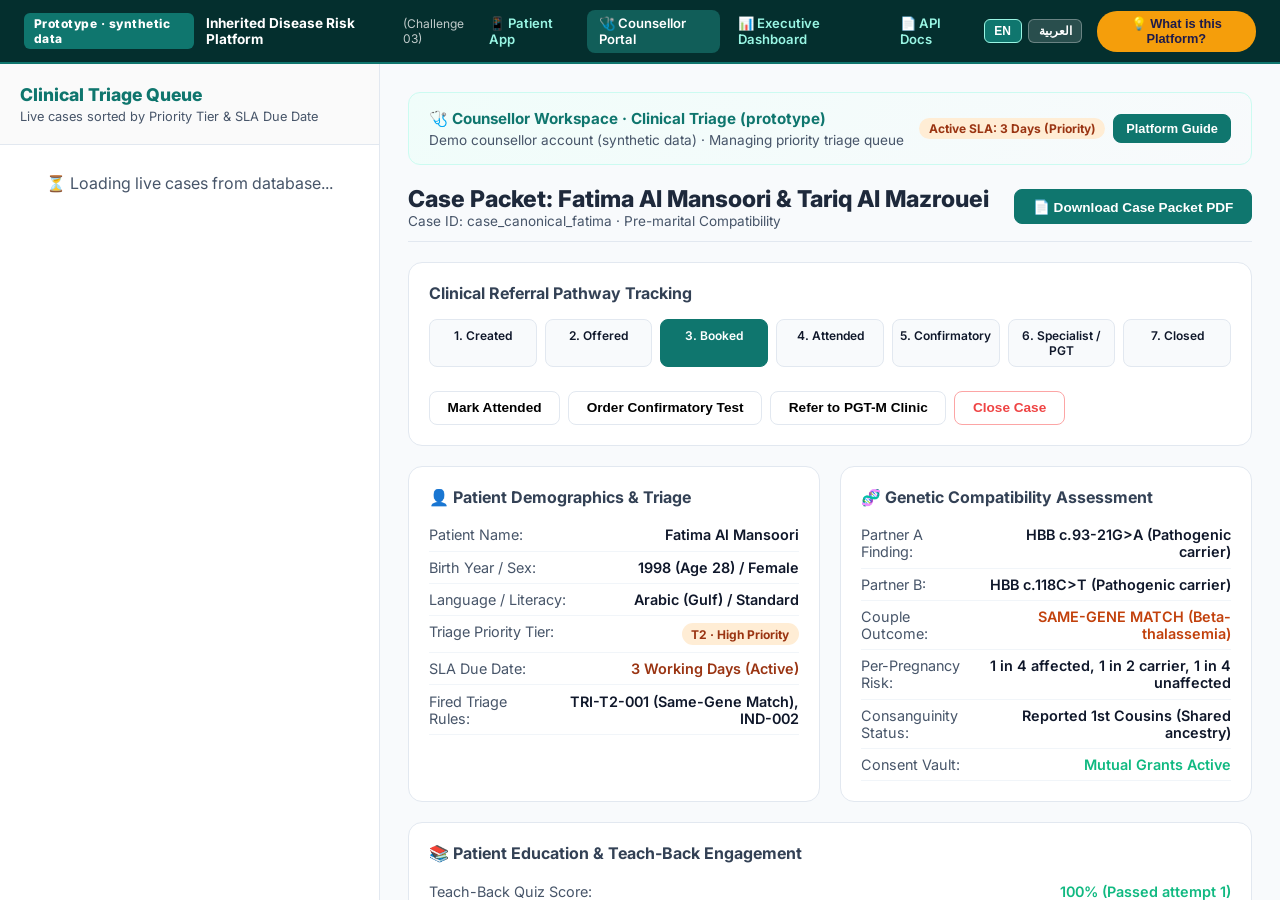
==== commit 1e08fe05: "Prototype submission: inherited disease risk companion Deterministic risk engine, consent vault with" ====
--- a/portal/index.html
+++ b/portal/index.html
@@ -16,7 +16,7 @@
       --bg: #f8fafc;
       --card-bg: #ffffff;
       --text: #0f172a;
-      --muted: #64748b;
+      --muted: #475569;
       --danger: #ef4444;
       --warning: #f59e0b;
       --success: #10b981;
@@ -44,7 +44,7 @@
       justify-content: space-between;
       align-items: center;
       font-size: 0.85rem;
-      border-bottom: 2px solid #0d9488;
+      border-bottom: 2px solid #0f766e;
       z-index: 50;
       flex-shrink: 0;
     }
@@ -54,7 +54,7 @@
       gap: 0.75rem;
     }
     .doh-badge {
-      background: #0d9488;
+      background: #0f766e;
       color: white;
       padding: 0.2rem 0.6rem;
       border-radius: 6px;
@@ -111,7 +111,7 @@
       transition: all 0.2s;
     }
     .lang-btn.active {
-      background: #0d9488;
+      background: #0f766e;
       border-color: #99f6e4;
     }
 
@@ -268,13 +268,15 @@
     .step-item.active { background: #0f766e; color: white; border-color: #0f766e; }
     .step-item.completed { background: #dcfce7; color: #166534; border-color: #86efac; }
   </style>
+  <link rel="stylesheet" href="/assets/a11y.css">
+  <script src="/assets/a11y.js" defer></script>
 </head>
 <body>
 
   <!-- TOP PLATFORM NAVIGATION BAR -->
   <nav class="platform-nav">
     <div class="platform-nav-brand">
-      <span class="doh-badge">Abu Dhabi Health · DoH</span>
+      <span class="doh-badge">Prototype · synthetic data</span>
       <span style="font-weight: 700;" id="p-nav-title">Inherited Disease Risk Platform</span>
       <span style="opacity: 0.75; font-size: 0.75rem;">(Challenge 03)</span>
     </div>
@@ -311,10 +313,10 @@
       <div style="background: linear-gradient(135deg, #f0fdfa, #f8fafc); border: 1px solid #ccfbf1; border-radius: 12px; padding: 1rem 1.25rem; margin-bottom: 1.25rem; display: flex; justify-content: space-between; align-items: center; flex-wrap: wrap; gap: 0.75rem;">
         <div>
           <div style="font-size: 0.95rem; font-weight: 700; color: #0f766e;" id="p-banner-title">
-            🩺 Emirati National Genomics Service · Clinical Triage Portal
+            🩺 Counsellor Workspace · Clinical Triage (prototype)
           </div>
           <div style="font-size: 0.85rem; color: #475569; margin-top: 0.2rem;" id="p-banner-counsellor">
-            Active Counsellor: <strong>Dr. Layla Al Hashimi, MS, CGC</strong> (License: DOH-GEN-2024-88) · Managing Priority Triage Queue
+            Demo counsellor account (synthetic data) · Managing priority triage queue
           </div>
         </div>
         <div style="display: flex; gap: 0.5rem; align-items: center;">
@@ -381,9 +383,10 @@
       <div class="section-card">
         <div class="section-title" id="t-sec-teachback">📚 Patient Education & Teach-Back Engagement</div>
         <div class="info-row"><span class="info-label" id="lbl-quiz">Teach-Back Quiz Score:</span> <span class="info-val" style="color: var(--success);" id="val-quiz">100% (Passed attempt 1)</span></div>
-        <div class="info-row"><span class="info-label" id="lbl-explanations">Explanations Reviewed:</span> <span class="info-val" id="val-explanations">Summary, Residual Risk, Natural Frequencies 1-in-4</span></div>
-        <div class="info-row"><span class="info-label" id="lbl-question">Question Asked by Patient:</span> <span class="info-val" id="val-question">"Should we still get married?" (Non-directive handoff provided)</span></div>
-        <div class="info-row"><span class="info-label" id="lbl-notice">Family Notice Sent:</span> <span class="info-val" id="val-notice">Anonymous cascade invite sent for HBB (1 opened)</span></div>
+        <div class="info-row"><span class="info-label" id="lbl-explanations">Explanations Reviewed:</span> <span class="info-val" id="val-explanations">-</span></div>
+        <div class="info-row"><span class="info-label" id="lbl-question">Question Asked by Patient:</span> <span class="info-val" id="val-question">-</span></div>
+        <div class="info-row"><span class="info-label">Values Exercise (shared by patient):</span> <span class="info-val" id="val-values">-</span></div>
+        <div class="info-row"><span class="info-label" id="lbl-notice">Family Notice Sent:</span> <span class="info-val" id="val-notice">Not shown: family notices are anonymous by design</span></div>
       </div>
 
     </main>
@@ -430,12 +433,12 @@
           </div>
         </div>
 
-        <h4 style="color: #0284c7; font-weight: 700; margin: 1rem 0 0.5rem 0;" id="gm-s2-title">
+        <h4 style="color: #0369a1; font-weight: 700; margin: 1rem 0 0.5rem 0;" id="gm-s2-title">
           🧭 Navigation Between Platform Interfaces:
         </h4>
         <div style="background: #f8fafc; border: 1px solid #e2e8f0; border-radius: 10px; padding: 0.75rem 1rem; margin-bottom: 1.25rem;">
           <p style="margin-bottom: 0.5rem;"><a href="/app" style="color: #0f766e; font-weight: 700;" id="gm-nav-app-link">📱 Patient App</a>: What engaged couples see when reviewing carrier findings.</p>
-          <p style="margin-bottom: 0.5rem;"><a href="/portal" style="color: #0284c7; font-weight: 700;" id="gm-nav-portal-link">🩺 Counsellor Portal</a> (Current View): Clinical management workspace for licensed counsellors.</p>
+          <p style="margin-bottom: 0.5rem;"><a href="/portal" style="color: #0369a1; font-weight: 700;" id="gm-nav-portal-link">🩺 Counsellor Portal</a> (Current View): Clinical management workspace for licensed counsellors.</p>
           <p><a href="/dashboard" style="color: #7c3aed; font-weight: 700;" id="gm-nav-dash-link">📊 Executive Dashboard</a>: DoH health authority metrics and population outcomes.</p>
         </div>
 
@@ -464,8 +467,8 @@
         btnGuide: "💡 What is this Platform?",
         queueTitle: "Clinical Triage Queue",
         queueSub: "Live cases sorted by Priority Tier & SLA Due Date",
-        bannerTitle: "🩺 Emirati National Genomics Service · Clinical Triage Portal",
-        bannerCounsellor: "Active Counsellor: Dr. Layla Al Hashimi, MS, CGC (License: DOH-GEN-2024-88) · Managing Priority Triage Queue",
+        bannerTitle: "🩺 Counsellor Workspace · Clinical Triage (prototype)",
+        bannerCounsellor: "Demo counsellor account (synthetic data) · Managing priority triage queue",
         btnDownloadPdf: "📄 Download Case Packet PDF",
         secReferral: "Clinical Referral Pathway Tracking",
         btnAttended: "Mark Attended",
@@ -506,8 +509,8 @@
         btnGuide: "💡 ما هي هذه المنصة؟",
         queueTitle: "قائمة فرز الحالات السريرية",
         queueSub: "حالات حية مرتبة حسب درجة الأولوية ومؤقت الخدمة (SLA)",
-        bannerTitle: "🩺 البرنامج الوطني الإماراتي للجينوم · بوابة الفرز السريري",
-        bannerCounsellor: "المستشار المناوب: د. ليلى الهاشمي (ترخيص: DOH-GEN-2024-88) · إدارة قائمة الأولويات",
+        bannerTitle: "🩺 مساحة عمل المستشار · الفرز السريري (نموذج أولي)",
+        bannerCounsellor: "حساب مستشار تجريبي (بيانات افتراضية) · إدارة قائمة الأولويات",
         btnDownloadPdf: "📄 تحميل ملف الحالة الطبي (PDF)",
         secReferral: "متابعة مسار الإحالة السريرية",
         btnAttended: "تسجيل الحضور",
@@ -561,8 +564,8 @@
       document.getElementById('p-queue-sub').innerText = t.queueSub;
       document.getElementById('p-banner-title').innerText = t.bannerTitle;
       document.getElementById('p-banner-counsellor').innerHTML = (lang === 'ar')
-        ? "المستشار المناوب: <strong>د. ليلى الهاشمي</strong> (ترخيص: DOH-GEN-2024-88) · إدارة قائمة الأولويات"
-        : "Active Counsellor: <strong>Dr. Layla Al Hashimi, MS, CGC</strong> (License: DOH-GEN-2024-88) · Managing Priority Triage Queue";
+        ? "حساب مستشار تجريبي (بيانات افتراضية) · إدارة قائمة الأولويات"
+        : "Demo counsellor account (synthetic data) · Managing priority triage queue";
       document.getElementById('btn-download-pdf').innerText = t.btnDownloadPdf;
       document.getElementById('t-sec-referral').innerText = t.secReferral;
       document.getElementById('btn-mark-attended').innerText = t.btnAttended;
@@ -608,10 +611,32 @@
       document.getElementById('platform-guide-modal').classList.remove('open');
     }
 
+
+    /* Demo sign-in: obtains a signed bearer token (production: UAE Pass / OTP). */
+    const AUTH_TOKENS = {};
+    async function ensureLogin(userId) {
+      if (AUTH_TOKENS[userId]) return true;
+      try {
+        const r = await fetch('/api/auth/login', {
+          method: 'POST', headers: { 'Content-Type': 'application/json' },
+          body: JSON.stringify({ user_id: userId, otp: '123456' })
+        });
+        if (!r.ok) return false;
+        AUTH_TOKENS[userId] = (await r.json()).access_token;
+        return true;
+      } catch (e) { return false; }
+    }
+
+    function authHeaders(extra) {
+      const h = AUTH_TOKENS['counsellor_maryam'] ? { 'Authorization': 'Bearer ' + AUTH_TOKENS['counsellor_maryam'] } : {};
+      return Object.assign(h, extra || {});
+    }
+
     async function loadLiveQueue() {
+      await ensureLogin('counsellor_maryam');
       try {
         const res = await fetch('/api/portal/queue', {
-          headers: { 'X-User-Role': 'counsellor' }
+          headers: authHeaders()
         });
         if (res.ok) {
           queueData = await res.json();
@@ -646,7 +671,7 @@
             <span class="badge badge-${item.tier}">${item.tier}</span>
           </div>
           <div style="font-size: 0.8rem; color: #475569;">${item.condition}</div>
-          <div style="font-size: 0.75rem; color: #0284c7; margin-top: 0.4rem; font-weight: 600;">⏱ ${item.sla}</div>
+          <div style="font-size: 0.75rem; color: #0369a1; margin-top: 0.4rem; font-weight: 600;">⏱ ${item.sla}</div>
         `;
         q.appendChild(div);
       });
@@ -658,7 +683,7 @@
 
       try {
         const res = await fetch(`/api/portal/cases/${caseId}`, {
-          headers: { 'X-User-Role': 'counsellor' }
+          headers: authHeaders()
         });
         if (res.ok) {
           const data = await res.json();
@@ -697,6 +722,9 @@
       document.getElementById('val-consanguinity').innerText = d.consanguinity_status;
       document.getElementById('val-consent').innerText = d.consent_status;
       document.getElementById('val-quiz').innerText = d.quiz_score;
+      document.getElementById('val-explanations').innerText = (d.explanations_reviewed && d.explanations_reviewed.length) ? d.explanations_reviewed.join(' | ') : 'None recorded';
+      document.getElementById('val-question').innerText = (d.questions_asked && d.questions_asked.length) ? d.questions_asked.map(q => '"' + q + '"').join(', ') : 'None recorded';
+      document.getElementById('val-values').innerText = d.shared_values ? JSON.stringify(d.shared_values) : 'Not shared';
 
       updateStepper(d.state);
     }
@@ -734,7 +762,7 @@
       try {
         const res = await fetch(`/api/portal/cases/${activeCaseId}/transition`, {
           method: 'POST',
-          headers: { 'Content-Type': 'application/json', 'X-User-Role': 'counsellor' },
+          headers: authHeaders({ 'Content-Type': 'application/json' }),
           body: JSON.stringify({ target_state: nextState })
         });
         if (res.ok) {
